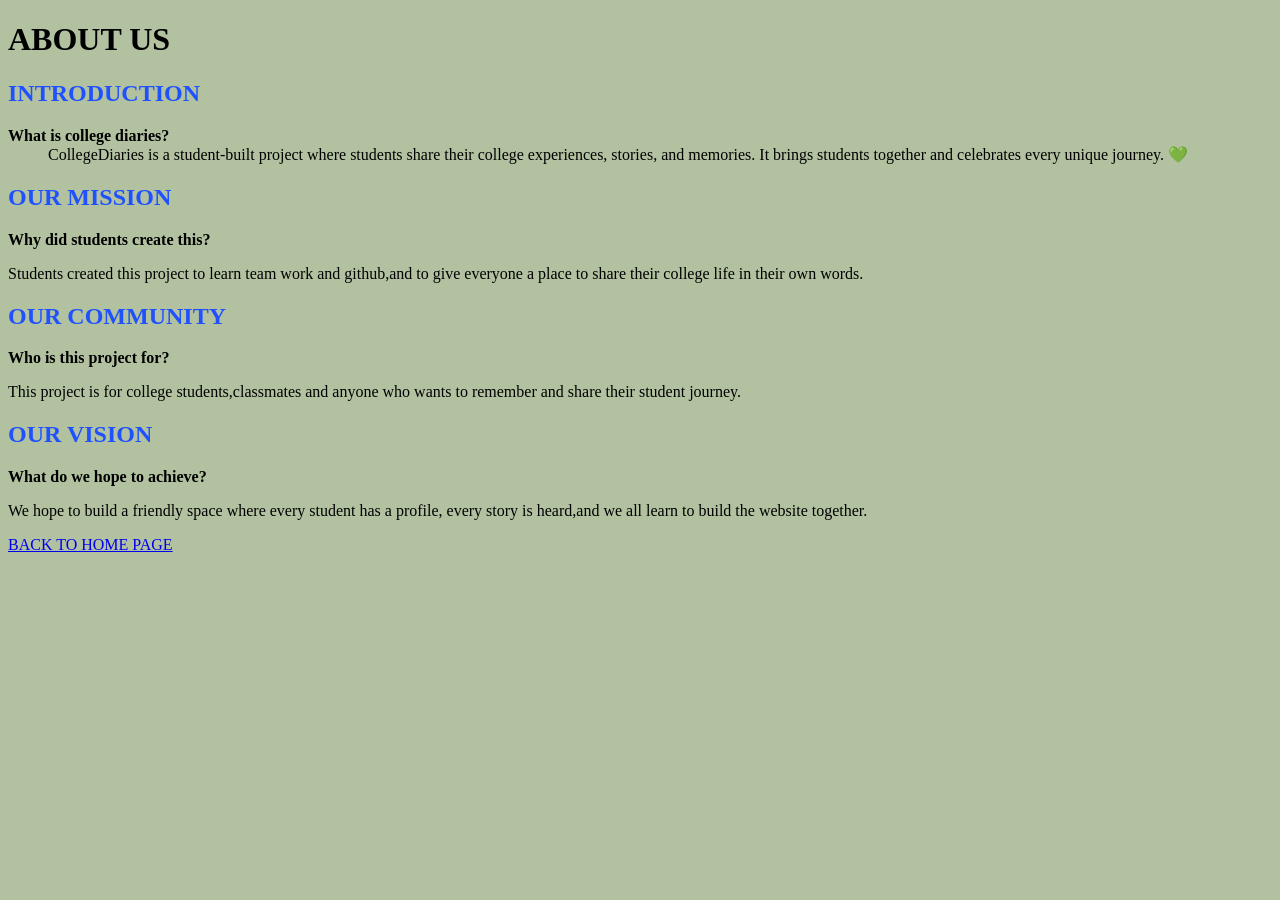
==== about.html @ 005285ad "added about us page and changed my story and nav button" ====
<!DOCTYPE html>
<html>
    <head>
        <title>about us page</title>
        <meta charset="UTF-8">
        <style>
            body{
                background-color:#b2c2a1;
            }
            h2{
                 color: #1f51ff;
            }
        </style>
    </head>
    <body>
        <h1>ABOUT US</h1>
        <h2>INTRODUCTION</h2>
        <dl>
        <dt><b>What is college diaries?</b></dt>
        <dd>CollegeDiaries is a student-built project where students share their college experiences, stories, and memories. It brings students together and celebrates every unique journey. 💚</dd>
        </dl>
        <h2>OUR MISSION</h2>
        <p><b>Why did students create this?</b></p>
        <p>Students created this project to learn team work and github,and to give everyone a place to share their college life in their own words. </p>
        <h2>OUR COMMUNITY</h2>
        <p><b>Who is this project for?</b></p>
        <p>This project is for college students,classmates and anyone who wants to remember and share their student journey. </p>
        <h2>OUR VISION</h2>
        <p><b>What do we hope to achieve?</b></p>
        <p>We hope to build a friendly space where every student has a profile, every story is heard,and we all learn to build the website together.</p>
        <p><a href="index.html">BACK TO HOME PAGE</a></p>
    </body>

</html>
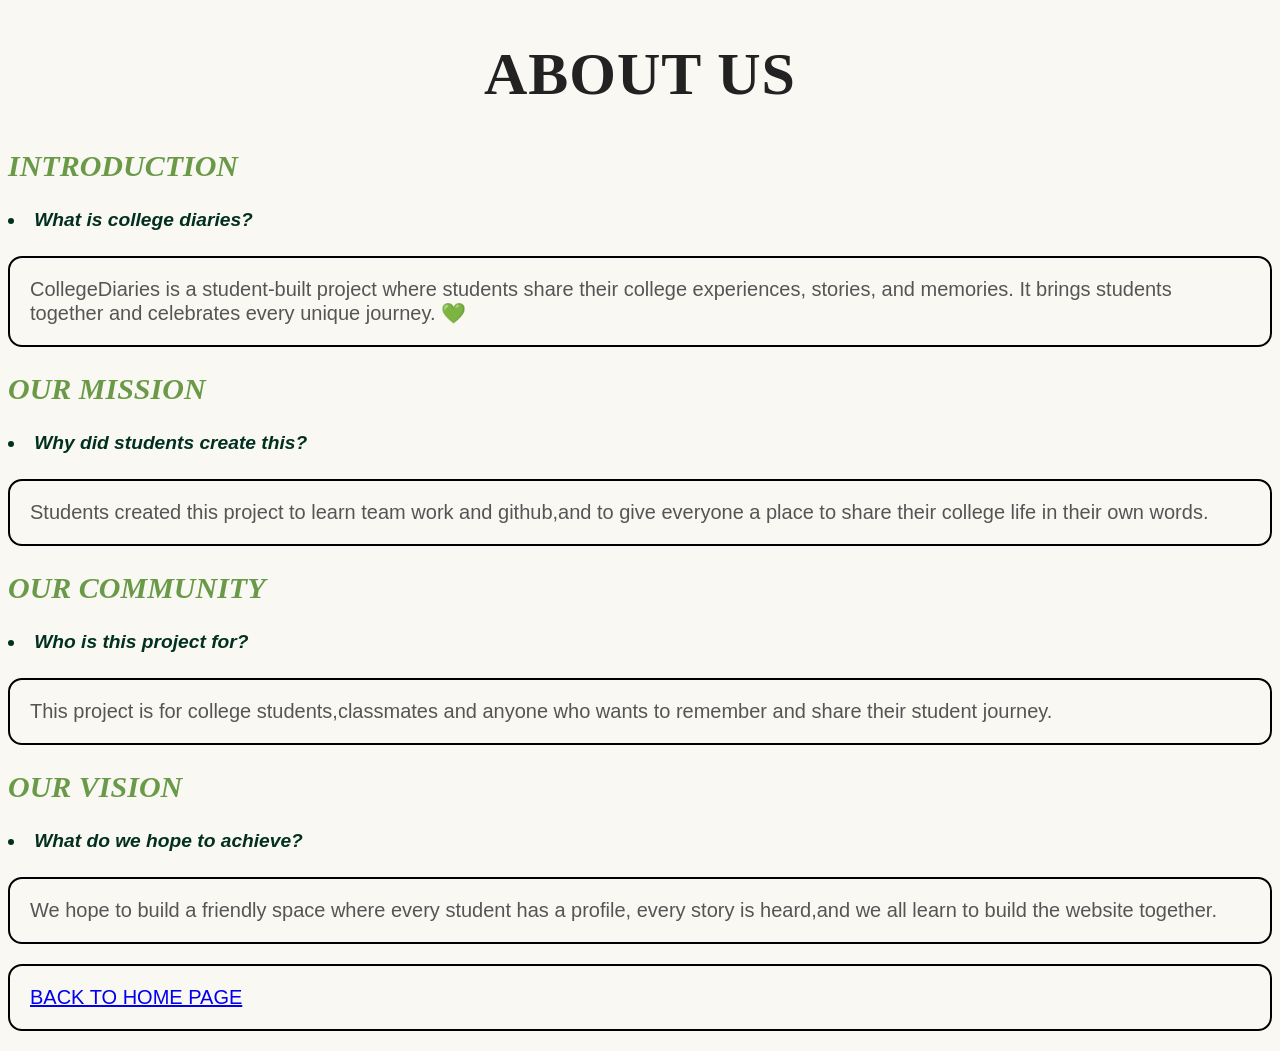
==== commit 0909b376: "made theabout us page responsive" ====
--- a/about.html
+++ b/about.html
@@ -3,30 +3,66 @@
     <head>
         <title>about us page</title>
         <meta charset="UTF-8">
+        <meta name=""viewprt" content="width=device-width,initial-scale=1.0">
         <style>
             body{
-                background-color:#b2c2a1;
+                background-color :#f9f8f3;
+                font-family:Arial, sans-serif;
+                color:#222;
+            }
+            h1{
+                text-align:center;
+                letter-spacing :1px;
+                margin-bottom:40px;
+                font-family: georgia,serif;
+                font-size:60px;
             }
             h2{
-                 color: #1f51ff;
+                 color: #6a9a48;
+                 font-style:italic;
+                 font-family:georgia ,serif;
+                 font-size:30px;
+                
             }
+            p{
+                color:#555;
+                border:2px solid black;
+                border-radius:14px;
+                padding: 20px;
+                margin:1;
+                font-size:20px;
+            }
+            dt{
+                color:#555;
+            }
+            h4{
+                font-style:italic;
+                color:#023020;
+                font-size:larger;
+                display:list-item;
+                list-style-position:inside;
+                list-style-type:disc;
+            }
+    
+
+
+
         </style>
     </head>
     <body>
         <h1>ABOUT US</h1>
         <h2>INTRODUCTION</h2>
-        <dl>
-        <dt><b>What is college diaries?</b></dt>
-        <dd>CollegeDiaries is a student-built project where students share their college experiences, stories, and memories. It brings students together and celebrates every unique journey. 💚</dd>
-        </dl>
+        
+        <h4>What is college diaries?</h4>
+        <p>CollegeDiaries is a student-built project where students share their college experiences, stories, and memories. It brings students together and celebrates every unique journey. 💚</p>
         <h2>OUR MISSION</h2>
-        <p><b>Why did students create this?</b></p>
+        <h4>Why did students create this?</h4>
         <p>Students created this project to learn team work and github,and to give everyone a place to share their college life in their own words. </p>
         <h2>OUR COMMUNITY</h2>
-        <p><b>Who is this project for?</b></p>
+        <h4>Who is this project for?</h4>
         <p>This project is for college students,classmates and anyone who wants to remember and share their student journey. </p>
         <h2>OUR VISION</h2>
-        <p><b>What do we hope to achieve?</b></p>
+        <h4>What do we hope to achieve?</h4>
         <p>We hope to build a friendly space where every student has a profile, every story is heard,and we all learn to build the website together.</p>
         <p><a href="index.html">BACK TO HOME PAGE</a></p>
     </body>
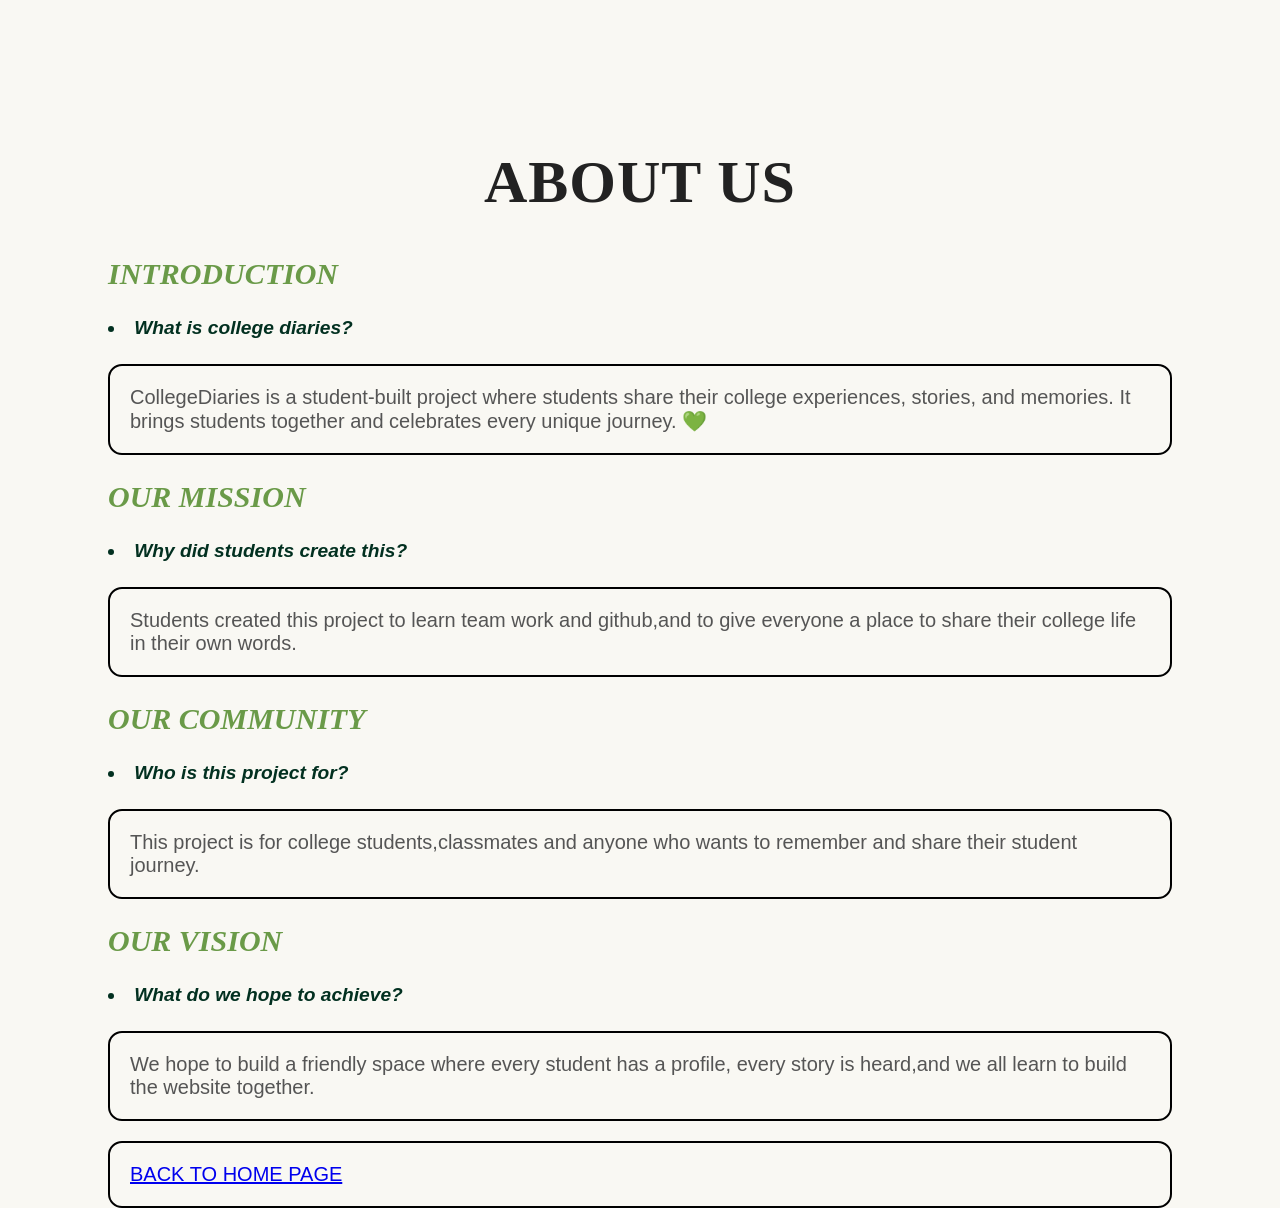
==== commit 30a9e970: "made the about us page responsive" ====
--- a/about.html
+++ b/about.html
@@ -3,12 +3,13 @@
     <head>
         <title>about us page</title>
         <meta charset="UTF-8">
-        <meta name=""viewprt" content="width=device-width,initial-scale=1.0">
         <style>
             body{
                 background-color :#f9f8f3;
                 font-family:Arial, sans-serif;
                 color:#222;
+                padding:100px;
+                height:100vh;
             }
             h1{
                 text-align:center;
@@ -43,7 +44,58 @@
                 list-style-position:inside;
                 list-style-type:disc;
             }
-    
+            
+
+/* About Page - Base Styles */
+.about-page {
+width: 100%;
+max-width: 1200px;
+margin: 0 auto;
+padding: 20px;
+box-sizing: border-box;
+}
+
+.about-page img {
+max-width: 100%;
+height: auto;
+}
+
+/* Large Desktop */
+@media (min-width: 1200px) {
+.about-page {
+max-width: 1140px;
+}
+}
+
+/* Laptop */
+@media (min-width: 992px) and (max-width: 1199px) {
+.about-page {
+max-width: 960px;
+}
+}
+
+/* Tablet */
+@media (min-width: 768px) and (max-width: 991px) {
+.about-page {
+max-width: 720px;
+padding: 20px;
+}
+}
+
+/* Large Mobile */
+@media (min-width: 481px) and (max-width: 767px) {
+.about-page {
+padding: 15px;
+}
+}
+
+/* Small Mobile */
+@media (max-width: 480px) {
+.about-page {
+padding: 10px;
+}
+}
+                  
 
 
 
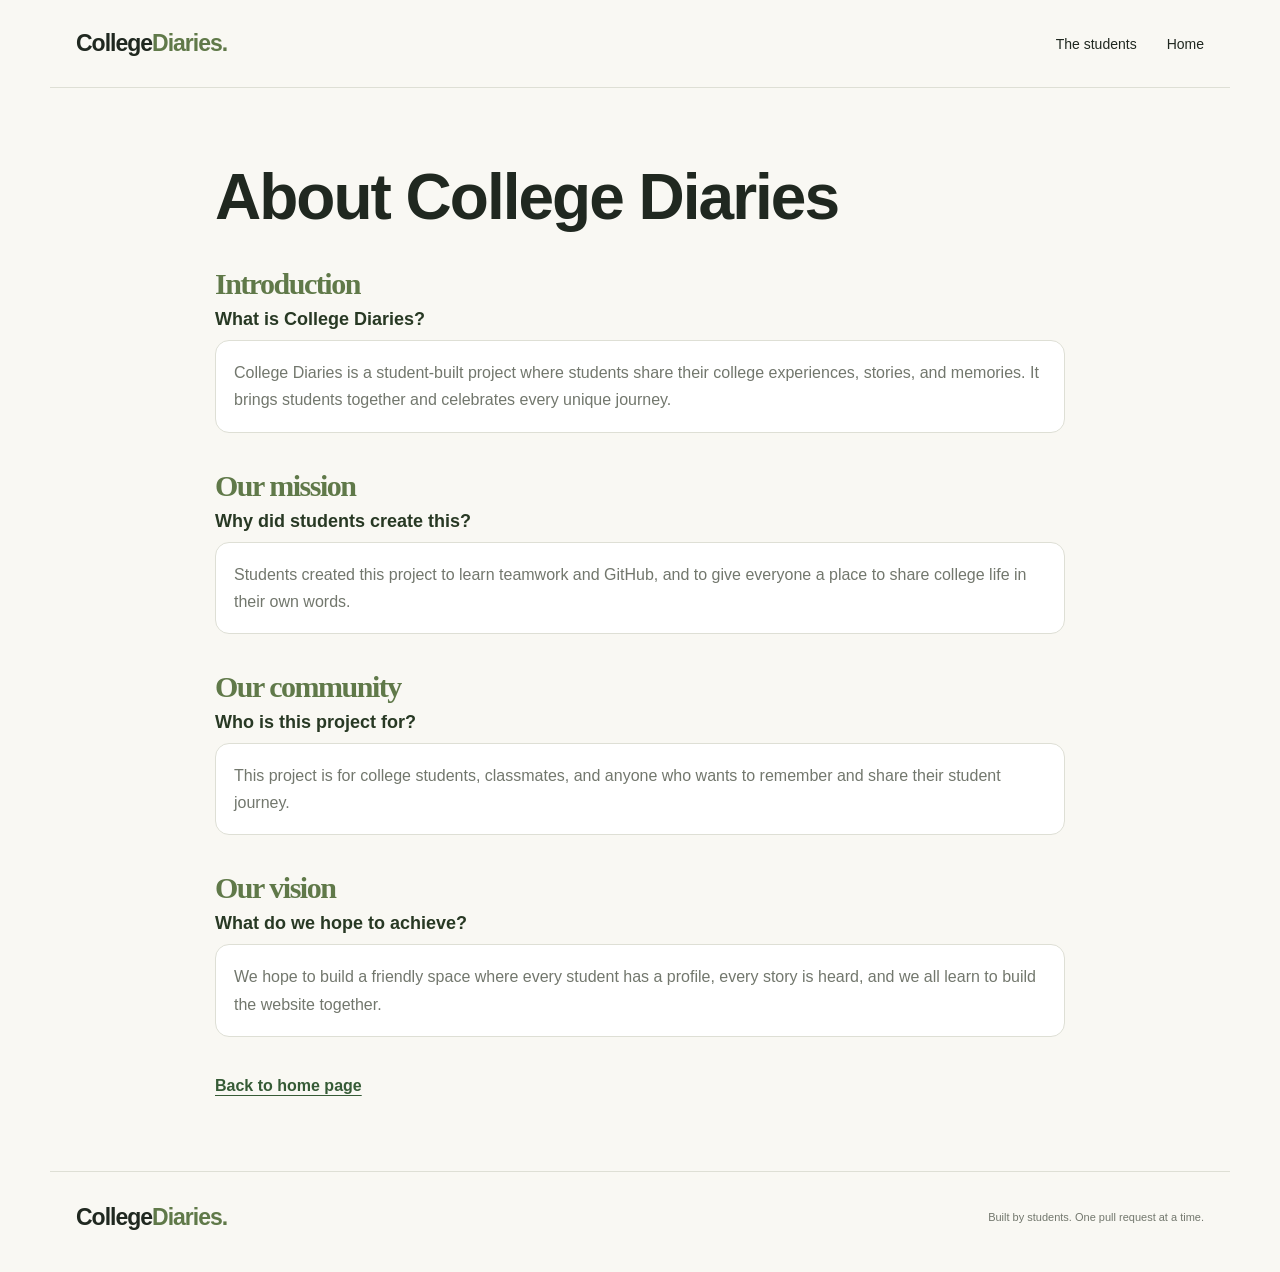
==== commit e232d597: "Improve About page accessibility and mobile layout" ====
--- a/about.html
+++ b/about.html
@@ -1,122 +1,122 @@
 <!DOCTYPE html>
-<html>
+<html lang="en">
     <head>
-        <title>about us page</title>
         <meta charset="UTF-8">
+        <meta name="viewport" content="width=device-width, initial-scale=1.0">
+        <meta name="description" content="Learn about College Diaries, its student community, and its mission.">
+        <title>About Us | College Diaries</title>
+        <link rel="stylesheet" href="style.css">
         <style>
-            body{
-                background-color :#f9f8f3;
-                font-family:Arial, sans-serif;
-                color:#222;
-                padding:100px;
-                height:100vh;
+            .about-page {
+                width: min(100% - 40px, 850px);
+                margin: 0 auto;
+                padding: clamp(32px, 7vw, 76px) 0;
             }
-            h1{
-                text-align:center;
-                letter-spacing :1px;
-                margin-bottom:40px;
-                font-family: georgia,serif;
-                font-size:60px;
+
+            .about-page h1 {
+                margin-top: 0;
+                font-size: clamp(40px, 8vw, 64px);
+                letter-spacing: -2px;
             }
-            h2{
-                 color: #6a9a48;
-                 font-style:italic;
-                 font-family:georgia ,serif;
-                 font-size:30px;
-                
+
+            .about-page section {
+                margin-top: 36px;
             }
-            p{
-                color:#555;
-                border:2px solid black;
-                border-radius:14px;
-                padding: 20px;
-                margin:1;
-                font-size:20px;
+
+            .about-page h2 {
+                margin-bottom: 8px;
+                color: #607949;
+                font-family: Georgia, serif;
+                font-size: clamp(23px, 4vw, 30px);
             }
-            dt{
-                color:#555;
+
+            .about-page h3 {
+                margin: 0;
+                color: #283924;
+                font-size: 18px;
             }
-            h4{
-                font-style:italic;
-                color:#023020;
-                font-size:larger;
-                display:list-item;
-                list-style-position:inside;
-                list-style-type:disc;
+
+            .about-page p {
+                margin-top: 10px;
+                padding: 18px;
+                border: 1px solid #dedfd5;
+                border-radius: 14px;
+                background: #fff;
             }
-            
 
-/* About Page - Base Styles */
-.about-page {
-width: 100%;
-max-width: 1200px;
-margin: 0 auto;
-padding: 20px;
-box-sizing: border-box;
-}
+            .about-page .back-link {
+                display: inline-block;
+                margin-top: 24px;
+                color: #365b36;
+                font-weight: 700;
+                text-decoration: underline;
+                text-underline-offset: 4px;
+            }
 
-.about-page img {
-max-width: 100%;
-height: auto;
-}
+            .skip-link {
+                position: absolute;
+                top: 8px;
+                left: 8px;
+                z-index: 1;
+                padding: 10px 14px;
+                transform: translateY(-160%);
+                border-radius: 8px;
+                background: #fff;
+                color: #283924;
+                font-weight: 700;
+            }
 
-/* Large Desktop */
-@media (min-width: 1200px) {
-.about-page {
-max-width: 1140px;
-}
-}
+            .skip-link:focus {
+                transform: translateY(0);
+            }
 
-/* Laptop */
-@media (min-width: 992px) and (max-width: 1199px) {
-.about-page {
-max-width: 960px;
-}
-}
+            @media (max-width: 560px) {
+                .about-page {
+                    width: calc(100% - 32px);
+                }
 
-/* Tablet */
-@media (min-width: 768px) and (max-width: 991px) {
-.about-page {
-max-width: 720px;
-padding: 20px;
-}
-}
-
-/* Large Mobile */
-@media (min-width: 481px) and (max-width: 767px) {
-.about-page {
-padding: 15px;
-}
-}
-
-/* Small Mobile */
-@media (max-width: 480px) {
-.about-page {
-padding: 10px;
-}
-}
-                  
-
-
-
+                .about-site-header nav > a {
+                    display: inline;
+                }
+            }
         </style>
     </head>
     <body>
-        <h1>ABOUT US</h1>
-        <h2>INTRODUCTION</h2>
-        
-        <h4>What is college diaries?</h4>
-        <p>CollegeDiaries is a student-built project where students share their college experiences, stories, and memories. It brings students together and celebrates every unique journey. 💚</p>
-        <h2>OUR MISSION</h2>
-        <h4>Why did students create this?</h4>
-        <p>Students created this project to learn team work and github,and to give everyone a place to share their college life in their own words. </p>
-        <h2>OUR COMMUNITY</h2>
-        <h4>Who is this project for?</h4>
-        <p>This project is for college students,classmates and anyone who wants to remember and share their student journey. </p>
-        <h2>OUR VISION</h2>
-        <h4>What do we hope to achieve?</h4>
-        <p>We hope to build a friendly space where every student has a profile, every story is heard,and we all learn to build the website together.</p>
-        <p><a href="index.html">BACK TO HOME PAGE</a></p>
+        <a class="skip-link" href="#main">Skip to main content</a>
+        <header class="about-site-header">
+            <a class="brand" href="index.html">College<span>Diaries.</span></a>
+            <nav aria-label="Main navigation">
+                <a href="index.html#students">The students</a>
+                <a href="index.html">Home</a>
+            </nav>
+        </header>
+        <main id="main" class="about-page">
+            <h1>About College Diaries</h1>
+            <section aria-labelledby="introduction">
+                <h2 id="introduction">Introduction</h2>
+                <h3>What is College Diaries?</h3>
+                <p>College Diaries is a student-built project where students share their college experiences, stories, and memories. It brings students together and celebrates every unique journey.</p>
+            </section>
+            <section aria-labelledby="mission">
+                <h2 id="mission">Our mission</h2>
+                <h3>Why did students create this?</h3>
+                <p>Students created this project to learn teamwork and GitHub, and to give everyone a place to share college life in their own words.</p>
+            </section>
+            <section aria-labelledby="community">
+                <h2 id="community">Our community</h2>
+                <h3>Who is this project for?</h3>
+                <p>This project is for college students, classmates, and anyone who wants to remember and share their student journey.</p>
+            </section>
+            <section aria-labelledby="vision">
+                <h2 id="vision">Our vision</h2>
+                <h3>What do we hope to achieve?</h3>
+                <p>We hope to build a friendly space where every student has a profile, every story is heard, and we all learn to build the website together.</p>
+            </section>
+            <a class="back-link" href="index.html">Back to home page</a>
+        </main>
+        <footer>
+            <a class="brand" href="index.html">College<span>Diaries.</span></a>
+            <p>Built by students. One pull request at a time.</p>
+        </footer>
     </body>
-
-</html>+</html>
--- a/style.css
+++ b/style.css
@@ -0,0 +1,542 @@
+* {
+    box-sizing: border-box
+}
+
+html {
+    scroll-behavior: smooth
+}
+
+body {
+    margin: 0;
+    background: #f9f8f3;
+    color: #202820;
+    font-family: Arial, sans-serif
+}
+
+button,
+input {
+    font: inherit
+}
+
+button,
+a {
+    -webkit-tap-highlight-color: transparent
+}
+
+button {
+    cursor: pointer
+}
+
+a {
+    color: inherit;
+    text-decoration: none
+}
+
+header,
+main,
+footer {
+    max-width: 1180px;
+    margin: auto
+}
+
+header {
+    padding: 30px 26px;
+    display: flex;
+    justify-content: space-between;
+    align-items: center;
+    border-bottom: 1px solid #dedfd5
+}
+
+.brand {
+    font-size: 23px;
+    font-weight: 800;
+    letter-spacing: -1px
+}
+
+.brand span {
+    color: #607949
+}
+
+nav {
+    display: flex;
+    gap: 30px;
+    align-items: center;
+    font-size: 14px
+}
+
+nav button {
+    background: none;
+    border: 1px solid #283924;
+    border-radius: 30px;
+    padding: 12px 20px
+}
+
+.hero {
+    position: relative;
+    padding: 72px 26px 85px;
+    overflow: hidden
+}
+
+.eyebrow {
+    font-size: 11px;
+    font-weight: 700;
+    letter-spacing: 2px;
+    color: #657459
+}
+
+h1 {
+    font-size: clamp(48px, 6.4vw, 78px);
+    line-height: 1.05;
+    letter-spacing: -4px;
+    margin: 25px 0
+}
+
+h1 em {
+    font-family: Georgia, serif;
+    font-weight: 400;
+    color: #657e4f
+}
+
+p {
+    color: #72776d;
+    font-size: 16px;
+    line-height: 1.7
+}
+
+.primary {
+    display: inline-flex;
+    gap: 36px;
+    align-items: center;
+    border: 0;
+    background: #283d29;
+    color: white;
+    border-radius: 30px;
+    padding: 17px 24px;
+    font-size: 14px;
+    margin-top: 14px
+}
+
+.sticker {
+    position: absolute;
+    right: 70px;
+    top: 120px;
+    background: #e8ee9d;
+    width: 210px;
+    height: 210px;
+    border-radius: 50%;
+    display: grid;
+    place-content: center;
+    font-weight: 800;
+    font-size: 27px;
+    line-height: 1.3;
+    transform: rotate(10deg);
+    box-shadow: 8px 9px 0 #e6e6d7
+}
+
+.scribble {
+    position: absolute;
+    right: 76px;
+    top: 375px;
+    font: italic 23px Georgia;
+    color: #627747;
+    transform: rotate(-7deg)
+}
+
+#students {
+    padding: 35px 26px 65px;
+    border-top: 1px solid #dedfd5
+}
+
+.section-head {
+    display: flex;
+    align-items: end;
+    justify-content: space-between
+}
+
+h2 {
+    font-size: 36px;
+    letter-spacing: -1.5px;
+    margin: 13px 0 23px
+}
+
+h2 span {
+    color: #849451
+}
+
+.demo {
+    font-size: 11px;
+    color: #74796a;
+    margin-bottom: 27px
+}
+
+.toolbar {
+    display: flex;
+    justify-content: space-between;
+    gap: 20px;
+    margin: 7px 0 30px
+}
+
+.search {
+    display: flex;
+    gap: 10px;
+    align-items: center;
+    background: white;
+    border: 1px solid #dedfd5;
+    border-radius: 8px;
+    padding: 12px 16px;
+    min-width: 330px
+}
+
+.search span {
+    font-size: 24px
+}
+
+.search input {
+    border: 0;
+    outline: none;
+    background: none;
+    width: 100%;
+    font-size: 13px
+}
+
+#filters {
+    display: flex;
+    gap: 7px;
+    flex-wrap: wrap;
+    align-items: center
+}
+
+#filters button {
+    background: none;
+    border: 1px solid #dedfd5;
+    border-radius: 25px;
+    padding: 10px 15px;
+    font-size: 12px
+}
+
+#filters .active {
+    background: #283d29;
+    color: white;
+    border-color: #283d29
+}
+
+.grid {
+    display: grid;
+    grid-template-columns: repeat(3, 1fr);
+    gap: 22px
+}
+
+.card {
+    background: #fff;
+    border: 1px solid #e1e2d8;
+    border-radius: 12px;
+    overflow: hidden;
+    transition: transform .2s
+}
+
+.card:hover {
+    transform: translateY(-4px)
+}
+
+.portrait {
+    height: 230px;
+    background: var(--tint);
+    position: relative;
+    overflow: hidden
+}
+
+.portrait img {
+    width: 100%;
+    height: 100%;
+    object-fit: cover
+}
+
+.course {
+    position: absolute;
+    bottom: 14px;
+    left: 16px;
+    background: #ffffffeb;
+    padding: 7px 11px;
+    border-radius: 20px;
+    font-size: 10px;
+    font-weight: 700
+}
+
+.card-body {
+    padding: 22px
+}
+
+.card h3 {
+    font-size: 22px;
+    margin: 0 0 6px;
+    letter-spacing: -.6px
+}
+
+.year {
+    font-size: 11px;
+    color: #83887c
+}
+
+.card p {
+    font-size: 13px;
+    margin: 14px 0;
+    min-height: 44px
+}
+
+.tags {
+    display: flex;
+    flex-wrap: wrap;
+    gap: 6px
+}
+
+.tags span {
+    font-size: 10px;
+    background: #f2f3ed;
+    border-radius: 5px;
+    padding: 6px 9px;
+    color: #5b6752
+}
+
+.card-bottom {
+    margin-top: 22px;
+    border-top: 1px solid #ededE6;
+    padding-top: 14px;
+    display: flex;
+    justify-content: space-between;
+    align-items: center;
+    font-size: 11px;
+    color: #808775
+}
+
+.view {
+    border: 0;
+    background: none;
+    color: #334b2b;
+    font-weight: 700;
+    font-size: 12px;
+    padding: 5px
+}
+
+.contribute {
+    margin: 0 26px 60px;
+    background: #eaf0de;
+    border-radius: 14px;
+    padding: 45px;
+    display: flex;
+    justify-content: space-between;
+    align-items: center
+}
+
+.contribute h2 {
+    margin-bottom: 12px
+}
+
+.contribute p {
+    font-size: 14px
+}
+
+footer {
+    padding: 25px 26px 35px;
+    border-top: 1px solid #dedfd5;
+    display: flex;
+    align-items: center;
+    justify-content: space-between
+}
+
+footer p,
+footer>span {
+    font-size: 11px
+}
+
+dialog {
+    border: 1px solid #dedfd5;
+    border-radius: 16px;
+    padding: 35px;
+    max-width: 620px;
+    width: calc(100% - 32px);
+    max-height: 85vh
+}
+
+dialog::backdrop {
+    background: #18241699
+}
+
+.close {
+    float: right;
+    border: 0;
+    background: #f0f2e8;
+    border-radius: 50%;
+    width: 30px;
+    height: 30px;
+    font-size: 23px
+}
+
+dialog h2 {
+    margin-top: 15px
+}
+
+dialog li {
+    font-size: 14px;
+    line-height: 1.8;
+    margin-bottom: 10px
+}
+
+pre {
+    padding: 18px;
+    background: #253426;
+    color: #e8f0d8;
+    overflow: auto;
+    border-radius: 8px;
+    font-size: 12px;
+    line-height: 1.6
+}
+
+dialog img {
+    width: 110px;
+    height: 110px;
+    border-radius: 50%
+}
+
+a:focus-visible,
+button:focus-visible,
+input:focus-visible {
+    outline: 3px solid #8caa58;
+    outline-offset: 4px
+}
+
+@media(max-width:800px) {
+    .sticker {
+        right: 40px;
+        top: 150px;
+        width: 150px;
+        height: 150px;
+        font-size: 20px
+    }
+
+    .hero h1 {
+        font-size: 56px
+    }
+
+    .scribble {
+        right: 30px;
+        top: 330px;
+        font-size: 18px
+    }
+
+    .toolbar {
+        flex-direction: column
+    }
+
+    .grid {
+        grid-template-columns: repeat(2, 1fr)
+    }
+
+    footer {
+        flex-wrap: wrap;
+        gap: 15px
+    }
+
+    .section-head {
+        align-items: start;
+        flex-direction: column
+    }
+
+    .demo {
+        margin-bottom: 15px
+    }
+}
+
+@media(max-width:560px) {
+    header img{
+        height: 80px;
+        
+
+    }
+    header {
+        padding: 2px 20px;
+        display: flex;
+        flex-direction: column;
+    }
+
+    nav {
+        gap: 15px
+    }
+
+    nav>a {
+        display: none
+    }
+
+    .brand {
+        font-size: 21px
+    }
+
+    .hero {
+        padding: 45px 20px 55px
+    }
+
+    .hero h1 {
+        font-size: 47px;
+        letter-spacing: -2.5px
+    }
+
+    .hero p {
+        font-size: 14px
+    }
+
+    .sticker,
+    .scribble {
+        display: none
+    }
+
+    #students {
+        padding: 30px 20px
+    }
+
+    .grid {
+        grid-template-columns: 1fr
+    }
+
+    h2 {
+        font-size: 30px
+    }
+
+    .search {
+        min-width: 0
+    }
+
+    .portrait {
+        height: 270px
+    }
+
+    .contribute {
+        margin: 20px;
+        padding: 25px;
+        display: block
+    }
+
+    .contribute .primary {
+        margin-top: 8px
+    }
+
+    footer {
+        margin-top: 35px
+    }
+
+    .desktop {
+        display: none
+    }
+}
+.github{
+    border: 2px solid rgba(0, 0, 0, 0.112);
+    background-color:#f2f3ed;
+    border-radius: 10px;
+    width: 80px;
+    display: flex;
+    justify-content: center;
+    font-family:monospace;
+}
+.card:hover{
+transform: translateY(-8px) scale(1.04);
+  box-shadow: 0 14px 30px rgba(0, 0, 0, 0.25);
+  z-index: 2;
+}
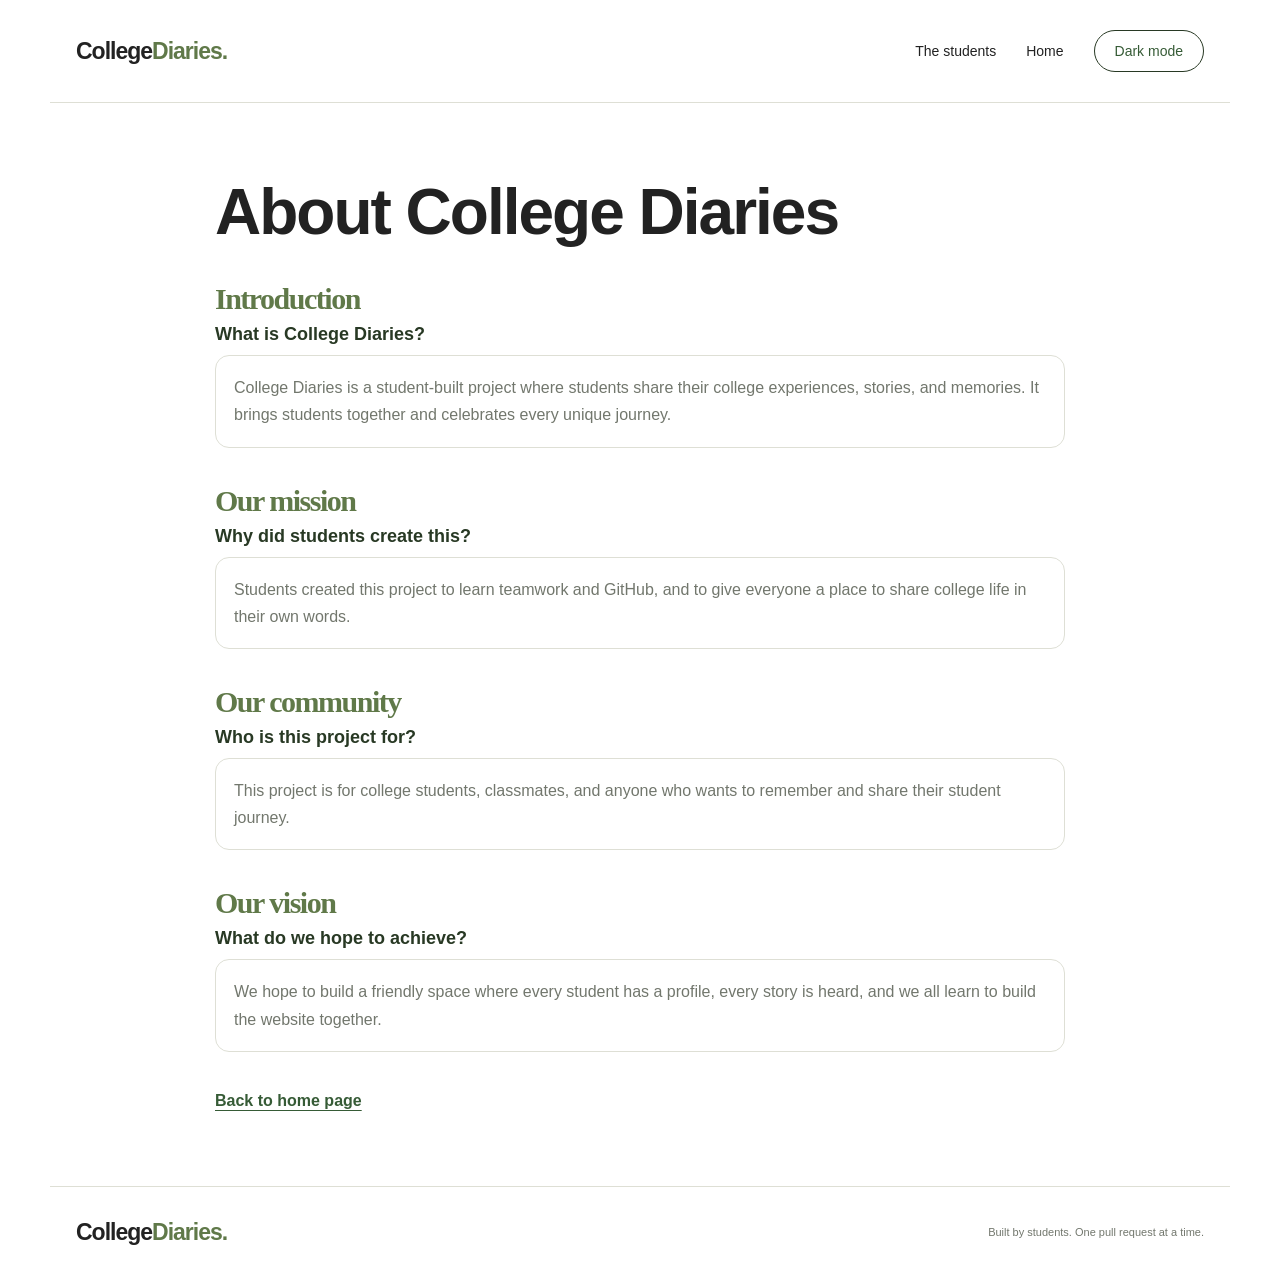
==== commit e10b0c72: "added dark mode" ====
--- a/about.html
+++ b/about.html
@@ -79,6 +79,18 @@
                     display: inline;
                 }
             }
+            body {
+  background-color: #ffffff;
+  color: #222222;
+  transition: background-color 0.3s, color 0.3s;
+}
+
+body.dark-mode {
+  background-color: #121212;
+  color: #eeeeee;
+}
+#theme-toggle {
+    color:#365b36;}
         </style>
     </head>
     <body>
@@ -88,6 +100,9 @@
             <nav aria-label="Main navigation">
                 <a href="index.html#students">The students</a>
                 <a href="index.html">Home</a>
+                <button id="theme-toggle" type="button" aria-pressed="false">
+  Dark mode
+</button>
             </nav>
         </header>
         <main id="main" class="about-page">
@@ -118,5 +133,15 @@
             <a class="brand" href="index.html">College<span>Diaries.</span></a>
             <p>Built by students. One pull request at a time.</p>
         </footer>
+        <script>
+  const themeButton = document.getElementById("theme-toggle");
+
+  themeButton.addEventListener("click", () => {
+    const isDark = document.body.classList.toggle("dark-mode");
+
+    themeButton.textContent = isDark ? "Light mode" : "Dark mode";
+    themeButton.setAttribute("aria-pressed", String(isDark));
+  });
+</script>
     </body>
 </html>
--- a/style.css
+++ b/style.css
@@ -272,6 +272,10 @@
     letter-spacing: -.6px
 }
 
+.devi-name {
+    color: orange
+}
+
 .year {
     font-size: 11px;
     color: #83887c
@@ -540,3 +544,14 @@
   box-shadow: 0 14px 30px rgba(0, 0, 0, 0.25);
   z-index: 2;
 }
+
+/* body {
+  background-color: #ffffff;
+  color: #222222;
+  transition: background-color 0.3s, color 0.3s;
+}
+
+body.dark-mode {
+  background-color: #121212;
+  color: #eeeeee;
+} */
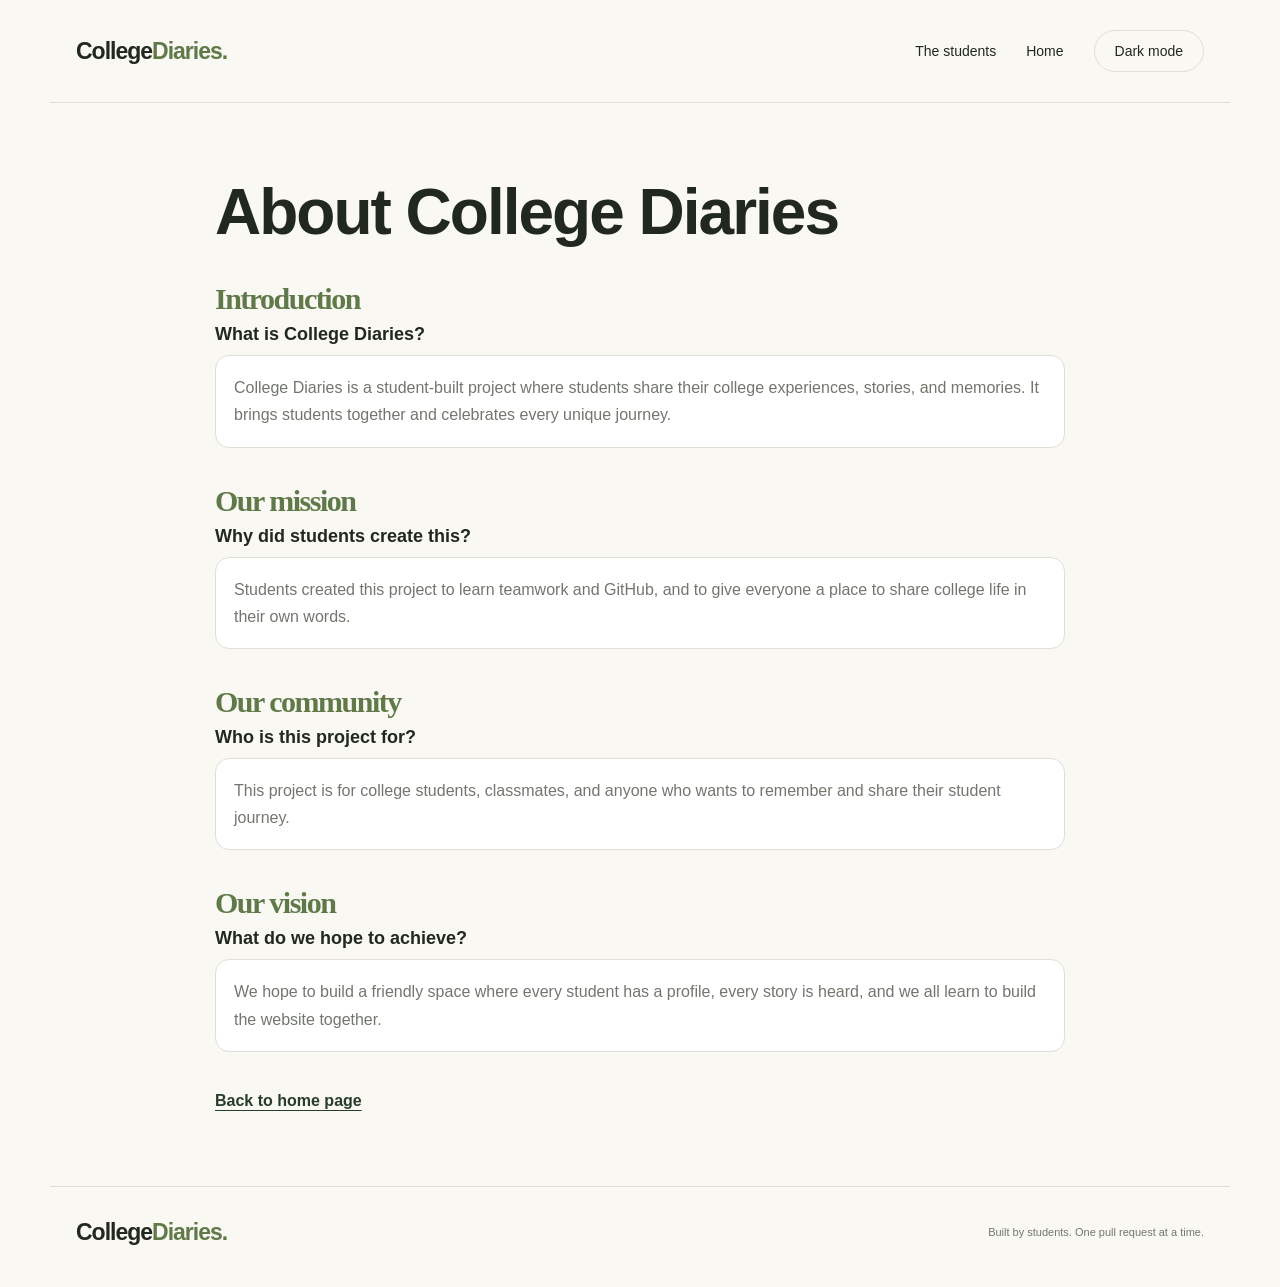
==== commit 98adcbeb: "i have add a Light/Dark Theme Toggle to College Diaries" ====
--- a/about.html
+++ b/about.html
@@ -25,29 +25,29 @@
 
             .about-page h2 {
                 margin-bottom: 8px;
-                color: #607949;
+                color: var(--accent);
                 font-family: Georgia, serif;
                 font-size: clamp(23px, 4vw, 30px);
             }
 
             .about-page h3 {
                 margin: 0;
-                color: #283924;
+                color: var(--text);
                 font-size: 18px;
             }
 
             .about-page p {
                 margin-top: 10px;
                 padding: 18px;
-                border: 1px solid #dedfd5;
+                border: 1px solid var(--border);
                 border-radius: 14px;
-                background: #fff;
+                background: var(--surface);
             }
 
             .about-page .back-link {
                 display: inline-block;
                 margin-top: 24px;
-                color: #365b36;
+                color: var(--accent-strong);
                 font-weight: 700;
                 text-decoration: underline;
                 text-underline-offset: 4px;
@@ -61,8 +61,8 @@
                 padding: 10px 14px;
                 transform: translateY(-160%);
                 border-radius: 8px;
-                background: #fff;
-                color: #283924;
+                background: var(--surface);
+                color: var(--text);
                 font-weight: 700;
             }
 
@@ -79,18 +79,6 @@
                     display: inline;
                 }
             }
-            body {
-  background-color: #ffffff;
-  color: #222222;
-  transition: background-color 0.3s, color 0.3s;
-}
-
-body.dark-mode {
-  background-color: #121212;
-  color: #eeeeee;
-}
-#theme-toggle {
-    color:#365b36;}
         </style>
     </head>
     <body>
@@ -100,9 +88,8 @@
             <nav aria-label="Main navigation">
                 <a href="index.html#students">The students</a>
                 <a href="index.html">Home</a>
-                <button id="theme-toggle" type="button" aria-pressed="false">
-  Dark mode
-</button>
+                <button id="theme-toggle" class="theme-toggle" type="button" aria-label="Switch to dark theme"
+                    aria-pressed="false">Dark mode</button>
             </nav>
         </header>
         <main id="main" class="about-page">
@@ -133,15 +120,6 @@
             <a class="brand" href="index.html">College<span>Diaries.</span></a>
             <p>Built by students. One pull request at a time.</p>
         </footer>
-        <script>
-  const themeButton = document.getElementById("theme-toggle");
-
-  themeButton.addEventListener("click", () => {
-    const isDark = document.body.classList.toggle("dark-mode");
-
-    themeButton.textContent = isDark ? "Light mode" : "Dark mode";
-    themeButton.setAttribute("aria-pressed", String(isDark));
-  });
-</script>
+        <script src="theme.js"></script>
     </body>
 </html>
--- a/style.css
+++ b/style.css
@@ -2,14 +2,56 @@
     box-sizing: border-box
 }
 
+:root {
+    color-scheme: light;
+    --page-bg: #f9f8f3;
+    --text: #202820;
+    --muted: #72776d;
+    --border: #dedfd5;
+    --surface: #fff;
+    --surface-subtle: #f2f3ed;
+    --surface-accent: #eaf0de;
+    --accent: #607949;
+    --accent-strong: #283d29;
+    --action-text: #fff;
+    --accent-soft: #e8ee9d;
+    --accent-soft-shadow: #e6e6d7;
+    --card-border: #e1e2d8;
+    --divider: #ededE6;
+    --tag-text: #5b6752;
+    --secondary-text: #83887c;
+    --detail-text: #808775;
+}
+
+:root[data-theme="dark"] {
+    color-scheme: dark;
+    --page-bg: #171c18;
+    --text: #e7ece4;
+    --muted: #adb6aa;
+    --border: #39443a;
+    --surface: #222a23;
+    --surface-subtle: #303a31;
+    --surface-accent: #29372a;
+    --accent: #b1c994;
+    --accent-strong: #a7c58c;
+    --action-text: #171c18;
+    --accent-soft: #536044;
+    --accent-soft-shadow: #30382a;
+    --card-border: #39443a;
+    --divider: #39443a;
+    --tag-text: #cad7bd;
+    --secondary-text: #aeb8a9;
+    --detail-text: #aeb8a9;
+}
+
 html {
     scroll-behavior: smooth
 }
 
 body {
     margin: 0;
-    background: #f9f8f3;
-    color: #202820;
+    background: var(--page-bg);
+    color: var(--text);
     font-family: Arial, sans-serif
 }
 
@@ -44,7 +86,7 @@
     display: flex;
     justify-content: space-between;
     align-items: center;
-    border-bottom: 1px solid #dedfd5
+    border-bottom: 1px solid var(--border)
 }
 
 .brand {
@@ -54,7 +96,7 @@
 }
 
 .brand span {
-    color: #607949
+    color: var(--accent)
 }
 
 nav {
@@ -66,9 +108,14 @@
 
 nav button {
     background: none;
-    border: 1px solid #283924;
+    color: var(--text);
+    border: 1px solid var(--border);
     border-radius: 30px;
     padding: 12px 20px
+}
+
+.theme-toggle {
+    white-space: nowrap
 }
 
 .hero {
@@ -81,7 +128,7 @@
     font-size: 11px;
     font-weight: 700;
     letter-spacing: 2px;
-    color: #657459
+    color: var(--accent)
 }
 
 h1 {
@@ -94,11 +141,11 @@
 h1 em {
     font-family: Georgia, serif;
     font-weight: 400;
-    color: #657e4f
+    color: var(--accent)
 }
 
 p {
-    color: #72776d;
+    color: var(--muted);
     font-size: 16px;
     line-height: 1.7
 }
@@ -108,8 +155,8 @@
     gap: 36px;
     align-items: center;
     border: 0;
-    background: #283d29;
-    color: white;
+    background: var(--accent-strong);
+    color: var(--action-text);
     border-radius: 30px;
     padding: 17px 24px;
     font-size: 14px;
@@ -120,7 +167,7 @@
     position: absolute;
     right: 70px;
     top: 120px;
-    background: #e8ee9d;
+    background: var(--accent-soft);
     width: 210px;
     height: 210px;
     border-radius: 50%;
@@ -130,7 +177,7 @@
     font-size: 27px;
     line-height: 1.3;
     transform: rotate(10deg);
-    box-shadow: 8px 9px 0 #e6e6d7
+    box-shadow: 8px 9px 0 var(--accent-soft-shadow)
 }
 
 .scribble {
@@ -138,13 +185,13 @@
     right: 76px;
     top: 375px;
     font: italic 23px Georgia;
-    color: #627747;
+    color: var(--accent);
     transform: rotate(-7deg)
 }
 
 #students {
     padding: 35px 26px 65px;
-    border-top: 1px solid #dedfd5
+    border-top: 1px solid var(--border)
 }
 
 .section-head {
@@ -160,12 +207,12 @@
 }
 
 h2 span {
-    color: #849451
+    color: var(--accent)
 }
 
 .demo {
     font-size: 11px;
-    color: #74796a;
+    color: var(--muted);
     margin-bottom: 27px
 }
 
@@ -180,8 +227,8 @@
     display: flex;
     gap: 10px;
     align-items: center;
-    background: white;
-    border: 1px solid #dedfd5;
+    background: var(--surface);
+    border: 1px solid var(--border);
     border-radius: 8px;
     padding: 12px 16px;
     min-width: 330px
@@ -208,16 +255,16 @@
 
 #filters button {
     background: none;
-    border: 1px solid #dedfd5;
+    border: 1px solid var(--border);
     border-radius: 25px;
     padding: 10px 15px;
     font-size: 12px
 }
 
 #filters .active {
-    background: #283d29;
-    color: white;
-    border-color: #283d29
+    background: var(--accent-strong);
+    color: var(--action-text);
+    border-color: var(--accent-strong)
 }
 
 .grid {
@@ -227,8 +274,8 @@
 }
 
 .card {
-    background: #fff;
-    border: 1px solid #e1e2d8;
+    background: var(--surface);
+    border: 1px solid var(--card-border);
     border-radius: 12px;
     overflow: hidden;
     transition: transform .2s
@@ -255,7 +302,8 @@
     position: absolute;
     bottom: 14px;
     left: 16px;
-    background: #ffffffeb;
+    background: var(--surface);
+    color: var(--text);
     padding: 7px 11px;
     border-radius: 20px;
     font-size: 10px;
@@ -278,7 +326,7 @@
 
 .year {
     font-size: 11px;
-    color: #83887c
+    color: var(--secondary-text)
 }
 
 .card p {
@@ -295,27 +343,27 @@
 
 .tags span {
     font-size: 10px;
-    background: #f2f3ed;
+    background: var(--surface-subtle);
     border-radius: 5px;
     padding: 6px 9px;
-    color: #5b6752
+    color: var(--tag-text)
 }
 
 .card-bottom {
     margin-top: 22px;
-    border-top: 1px solid #ededE6;
+    border-top: 1px solid var(--divider);
     padding-top: 14px;
     display: flex;
     justify-content: space-between;
     align-items: center;
     font-size: 11px;
-    color: #808775
+    color: var(--detail-text)
 }
 
 .view {
     border: 0;
     background: none;
-    color: #334b2b;
+    color: var(--accent-strong);
     font-weight: 700;
     font-size: 12px;
     padding: 5px
@@ -323,7 +371,7 @@
 
 .contribute {
     margin: 0 26px 60px;
-    background: #eaf0de;
+    background: var(--surface-accent);
     border-radius: 14px;
     padding: 45px;
     display: flex;
@@ -341,7 +389,7 @@
 
 footer {
     padding: 25px 26px 35px;
-    border-top: 1px solid #dedfd5;
+    border-top: 1px solid var(--border);
     display: flex;
     align-items: center;
     justify-content: space-between
@@ -353,7 +401,9 @@
 }
 
 dialog {
-    border: 1px solid #dedfd5;
+    border: 1px solid var(--border);
+    background: var(--surface);
+    color: var(--text);
     border-radius: 16px;
     padding: 35px;
     max-width: 620px;
@@ -368,7 +418,7 @@
 .close {
     float: right;
     border: 0;
-    background: #f0f2e8;
+    background: var(--surface-subtle);
     border-radius: 50%;
     width: 30px;
     height: 30px;
@@ -463,7 +513,12 @@
     }
 
     nav {
-        gap: 15px
+        gap: 8px
+    }
+
+    nav button {
+        padding: 9px 10px;
+        font-size: 12px
     }
 
     nav>a {
@@ -532,7 +587,7 @@
 }
 .github{
     border: 2px solid rgba(0, 0, 0, 0.112);
-    background-color:#f2f3ed;
+    background-color: var(--surface-subtle);
     border-radius: 10px;
     width: 80px;
     display: flex;
@@ -544,14 +599,3 @@
   box-shadow: 0 14px 30px rgba(0, 0, 0, 0.25);
   z-index: 2;
 }
-
-/* body {
-  background-color: #ffffff;
-  color: #222222;
-  transition: background-color 0.3s, color 0.3s;
-}
-
-body.dark-mode {
-  background-color: #121212;
-  color: #eeeeee;
-} */
